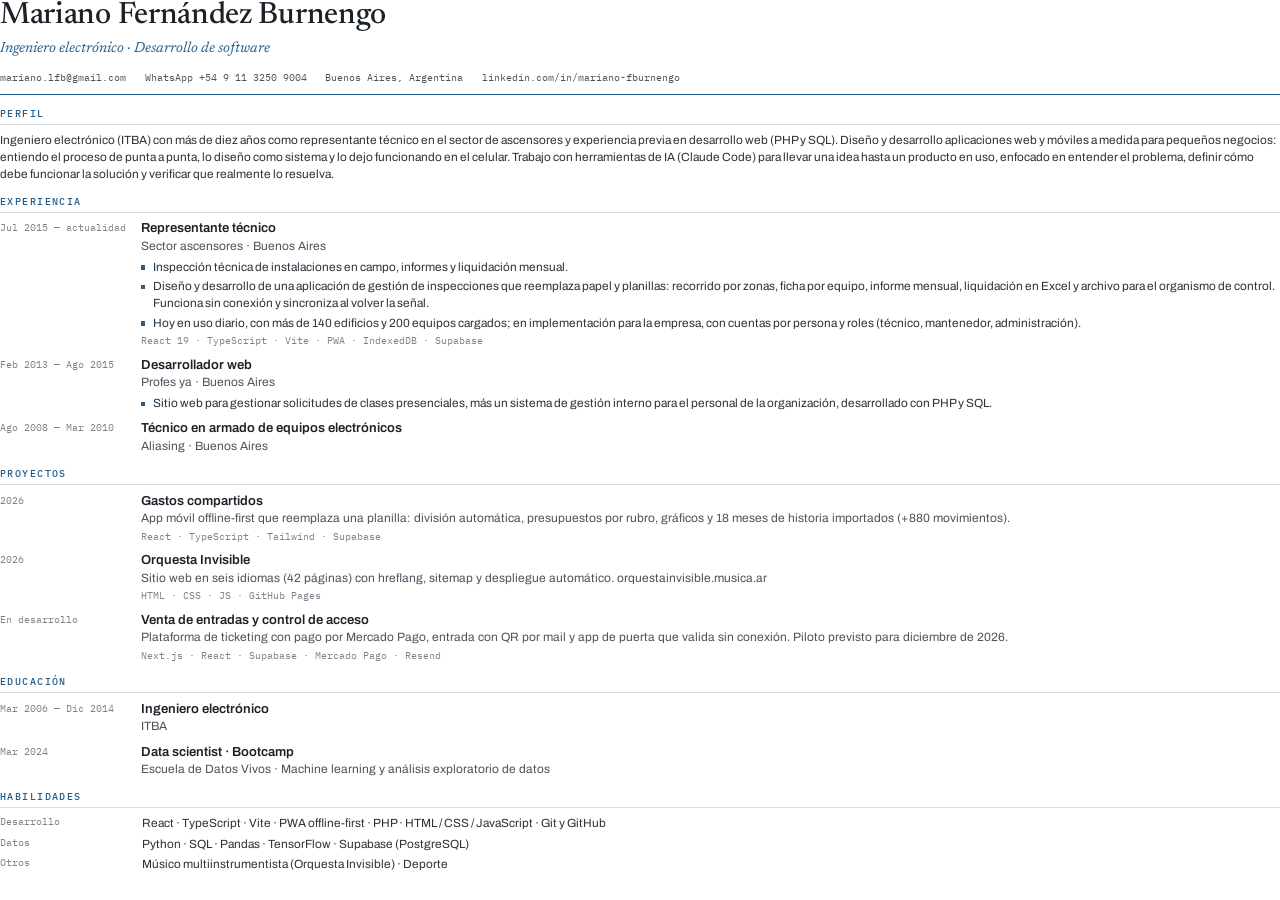
==== cv/cv.html @ 9e86ffaa "Portfolio de Mariano Fernandez Burnengo Co-Authored-By: Claude Sonnet 5.5 <noreply@anthropic.com>" ====
<!doctype html>
<html lang="es">
<head>
<meta charset="utf-8">
<meta name="viewport" content="width=device-width, initial-scale=1">
<title>Mariano Fernández Burnengo — CV</title>
<link rel="stylesheet" href="https://fonts.googleapis.com/css2?family=Archivo:wght@400;500;600;700&family=IBM+Plex+Mono:wght@400;500&family=Newsreader:ital,wght@0,400;0,500;0,600;1,400&display=swap">
<style>
  @page{size:A4;margin:11mm 14mm;}
  *{box-sizing:border-box;}
  html{-webkit-print-color-adjust:exact;print-color-adjust:exact;}
  body{
    margin:0;background:#fff;color:#1c2128;
    font-family:"Archivo",system-ui,"Segoe UI",Arial,sans-serif;
    font-size:8.9pt;line-height:1.42;
  }
  h1,h2,h3,p,ul{margin:0;padding:0;}
  ul{list-style:none;}
  .serif{font-family:"Newsreader",Georgia,"Times New Roman",serif;}
  .mono{font-family:"IBM Plex Mono",ui-monospace,Consolas,monospace;}

  header{padding-bottom:7pt;border-bottom:1.2pt solid #245e8c;}
  h1{font-size:23pt;line-height:1.05;font-weight:500;letter-spacing:-.01em;}
  .role{margin-top:5pt;font-size:11pt;color:#245e8c;font-style:italic;}
  .contact{
    margin-top:8pt;display:flex;flex-wrap:wrap;gap:2pt 14pt;
    font-family:"IBM Plex Mono",ui-monospace,Consolas,monospace;
    font-size:7.8pt;color:#4b535c;
  }

  section{margin-top:9pt;break-inside:auto;}
  h2{
    font-family:"IBM Plex Mono",ui-monospace,Consolas,monospace;
    font-size:7.6pt;letter-spacing:.14em;text-transform:uppercase;
    color:#245e8c;font-weight:500;
    padding-bottom:2pt;border-bottom:.5pt solid #d7dde1;margin-bottom:5pt;
  }
  .lead{color:#2c333b;max-width:none;}

  .item{
    display:grid;grid-template-columns:34mm 1fr;gap:0 9pt;
    margin-top:5.5pt;break-inside:avoid;
  }
  .item:first-of-type{margin-top:0;}
  .when{
    font-family:"IBM Plex Mono",ui-monospace,Consolas,monospace;
    font-size:7.4pt;color:#7c848b;padding-top:1.5pt;white-space:nowrap;
  }
  h3{font-size:9.8pt;font-weight:600;}
  .org{color:#4b535c;font-size:9pt;}
  .item ul{margin-top:3pt;}
  .item li{position:relative;padding-left:9pt;margin-top:2pt;color:#2c333b;}
  .item li::before{content:"";position:absolute;left:0;top:.55em;width:3.4pt;height:3.4pt;background:#245e8c;}
  .stack{margin-top:2pt;font-family:"IBM Plex Mono",ui-monospace,Consolas,monospace;font-size:7.4pt;color:#7c848b;}

  .skills{display:grid;grid-template-columns:34mm 1fr;gap:3pt 10pt;}
  .skills .when{padding-top:0;}
  .skills span:nth-child(even){color:#2c333b;}
</style>
</head>
<body>

<header>
  <h1 class="serif">Mariano Fernández Burnengo</h1>
  <p class="role serif">Ingeniero electrónico · Desarrollo de software</p>
  <div class="contact">
    <span>mariano.lfb@gmail.com</span>
    <span>WhatsApp +54 9 11 3250 9004</span>
    <span>Buenos Aires, Argentina</span>
    <span>linkedin.com/in/mariano-fburnengo</span>
  </div>
</header>

<section>
  <h2>Perfil</h2>
  <p class="lead">Ingeniero electrónico (ITBA) con más de diez años como representante técnico en el sector de ascensores y experiencia previa en desarrollo web (PHP y SQL). Diseño y desarrollo aplicaciones web y móviles a medida para pequeños negocios: entiendo el proceso de punta a punta, lo diseño como sistema y lo dejo funcionando en el celular. Trabajo con herramientas de IA (Claude Code) para llevar una idea hasta un producto en uso, enfocado en entender el problema, definir cómo debe funcionar la solución y verificar que realmente lo resuelva.</p>
</section>

<section>
  <h2>Experiencia</h2>
  <div class="item">
    <div class="when">Jul 2015 — actualidad</div>
    <div>
      <h3>Representante técnico</h3>
      <p class="org">Sector ascensores · Buenos Aires</p>
      <ul>
        <li>Inspección técnica de instalaciones en campo, informes y liquidación mensual.</li>
        <li>Diseño y desarrollo de una aplicación de gestión de inspecciones que reemplaza papel y planillas: recorrido por zonas, ficha por equipo, informe mensual, liquidación en Excel y archivo para el organismo de control. Funciona sin conexión y sincroniza al volver la señal.</li>
        <li>Hoy en uso diario, con más de 140 edificios y 200 equipos cargados; en implementación para la empresa, con cuentas por persona y roles (técnico, mantenedor, administración).</li>
      </ul>
      <p class="stack">React 19 · TypeScript · Vite · PWA · IndexedDB · Supabase</p>
    </div>
  </div>
  <div class="item">
    <div class="when">Feb 2013 — Ago 2015</div>
    <div>
      <h3>Desarrollador web</h3>
      <p class="org">Profes ya · Buenos Aires</p>
      <ul>
        <li>Sitio web para gestionar solicitudes de clases presenciales, más un sistema de gestión interno para el personal de la organización, desarrollado con PHP y SQL.</li>
      </ul>
    </div>
  </div>
  <div class="item">
    <div class="when">Ago 2008 — Mar 2010</div>
    <div>
      <h3>Técnico en armado de equipos electrónicos</h3>
      <p class="org">Aliasing · Buenos Aires</p>
    </div>
  </div>
</section>

<section>
  <h2>Proyectos</h2>
  <div class="item">
    <div class="when">2026</div>
    <div>
      <h3>Gastos compartidos</h3>
      <p class="org">App móvil offline-first que reemplaza una planilla: división automática, presupuestos por rubro, gráficos y 18 meses de historia importados (+880 movimientos).</p>
      <p class="stack">React · TypeScript · Tailwind · Supabase</p>
    </div>
  </div>
  <div class="item">
    <div class="when">2026</div>
    <div>
      <h3>Orquesta Invisible</h3>
      <p class="org">Sitio web en seis idiomas (42 páginas) con hreflang, sitemap y despliegue automático. orquestainvisible.musica.ar</p>
      <p class="stack">HTML · CSS · JS · GitHub Pages</p>
    </div>
  </div>
  <div class="item">
    <div class="when">En desarrollo</div>
    <div>
      <h3>Venta de entradas y control de acceso</h3>
      <p class="org">Plataforma de ticketing con pago por Mercado Pago, entrada con QR por mail y app de puerta que valida sin conexión. Piloto previsto para diciembre de 2026.</p>
      <p class="stack">Next.js · React · Supabase · Mercado Pago · Resend</p>
    </div>
  </div>
</section>

<section>
  <h2>Educación</h2>
  <div class="item">
    <div class="when">Mar 2006 — Dic 2014</div>
    <div>
      <h3>Ingeniero electrónico</h3>
      <p class="org">ITBA</p>
    </div>
  </div>
  <div class="item">
    <div class="when">Mar 2024</div>
    <div>
      <h3>Data scientist · Bootcamp</h3>
      <p class="org">Escuela de Datos Vivos · Machine learning y análisis exploratorio de datos</p>
    </div>
  </div>
</section>

<section>
  <h2>Habilidades</h2>
  <div class="skills">
    <span class="when">Desarrollo</span><span>React · TypeScript · Vite · PWA offline-first · PHP · HTML / CSS / JavaScript · Git y GitHub</span>
    <span class="when">Datos</span><span>Python · SQL · Pandas · TensorFlow · Supabase (PostgreSQL)</span>
    <span class="when">Otros</span><span>Músico multiinstrumentista (Orquesta Invisible) · Deporte</span>
  </div>
</section>

</body>
</html>
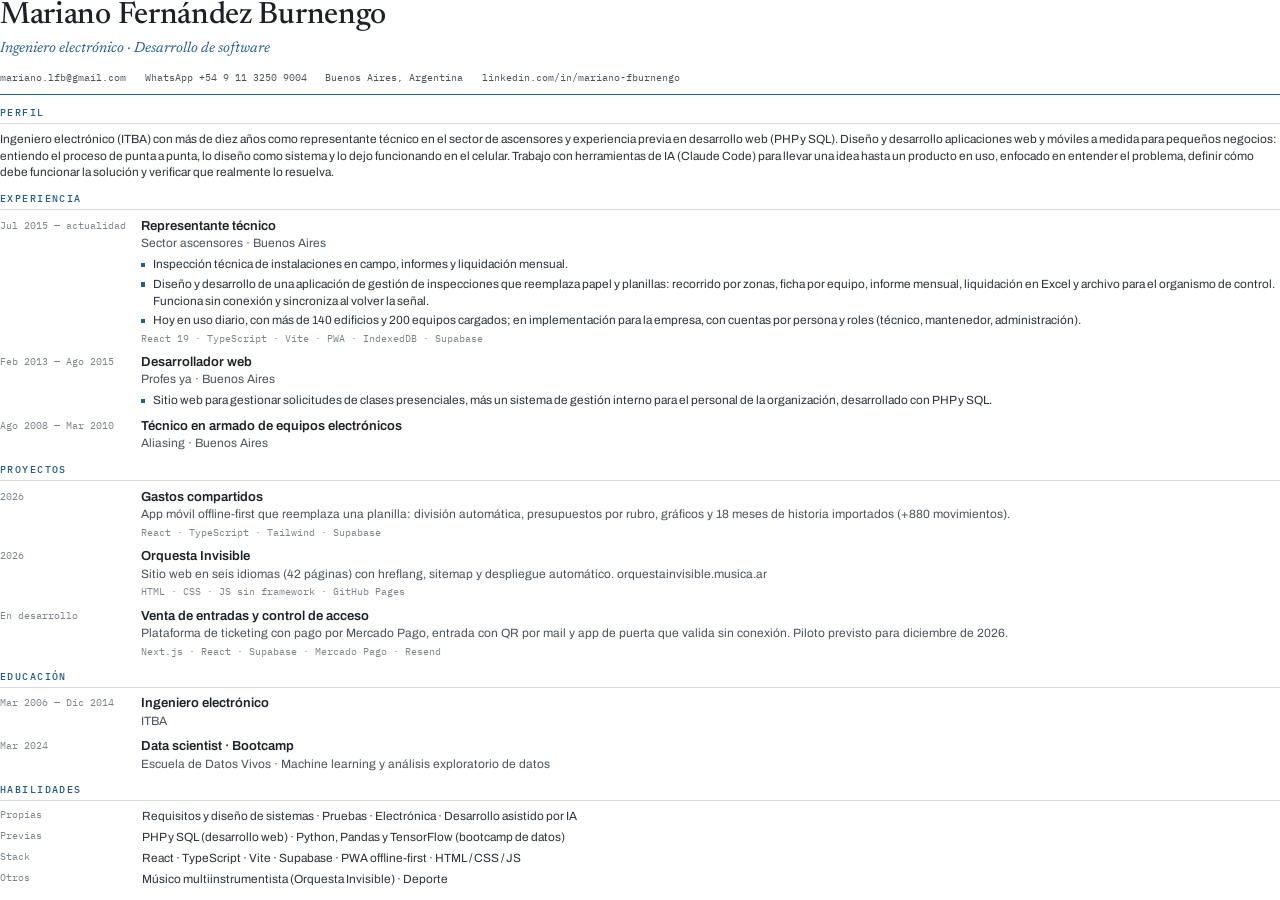
==== commit 21e1d20e: "Texto mas preciso sobre habilidades y uso de IA Co-Authored-By: Claude Sonnet 5.5 <noreply@anthropic" ====
--- a/cv/cv.html
+++ b/cv/cv.html
@@ -6,7 +6,7 @@
 <title>Mariano Fernández Burnengo — CV</title>
 <link rel="stylesheet" href="https://fonts.googleapis.com/css2?family=Archivo:wght@400;500;600;700&family=IBM+Plex+Mono:wght@400;500&family=Newsreader:ital,wght@0,400;0,500;0,600;1,400&display=swap">
 <style>
-  @page{size:A4;margin:11mm 14mm;}
+  @page{size:A4;margin:9mm 14mm;}
   *{box-sizing:border-box;}
   html{-webkit-print-color-adjust:exact;print-color-adjust:exact;}
   body{
@@ -28,7 +28,7 @@
     font-size:7.8pt;color:#4b535c;
   }
 
-  section{margin-top:9pt;break-inside:auto;}
+  section{margin-top:8pt;break-inside:auto;}
   h2{
     font-family:"IBM Plex Mono",ui-monospace,Consolas,monospace;
     font-size:7.6pt;letter-spacing:.14em;text-transform:uppercase;
@@ -125,7 +125,7 @@
     <div>
       <h3>Orquesta Invisible</h3>
       <p class="org">Sitio web en seis idiomas (42 páginas) con hreflang, sitemap y despliegue automático. orquestainvisible.musica.ar</p>
-      <p class="stack">HTML · CSS · JS · GitHub Pages</p>
+      <p class="stack">HTML · CSS · JS sin framework · GitHub Pages</p>
     </div>
   </div>
   <div class="item">
@@ -159,8 +159,9 @@
 <section>
   <h2>Habilidades</h2>
   <div class="skills">
-    <span class="when">Desarrollo</span><span>React · TypeScript · Vite · PWA offline-first · PHP · HTML / CSS / JavaScript · Git y GitHub</span>
-    <span class="when">Datos</span><span>Python · SQL · Pandas · TensorFlow · Supabase (PostgreSQL)</span>
+    <span class="when">Propias</span><span>Requisitos y diseño de sistemas · Pruebas · Electrónica · Desarrollo asistido por IA</span>
+    <span class="when">Previas</span><span>PHP y SQL (desarrollo web) · Python, Pandas y TensorFlow (bootcamp de datos)</span>
+    <span class="when">Stack</span><span>React · TypeScript · Vite · Supabase · PWA offline-first · HTML / CSS / JS</span>
     <span class="when">Otros</span><span>Músico multiinstrumentista (Orquesta Invisible) · Deporte</span>
   </div>
 </section>
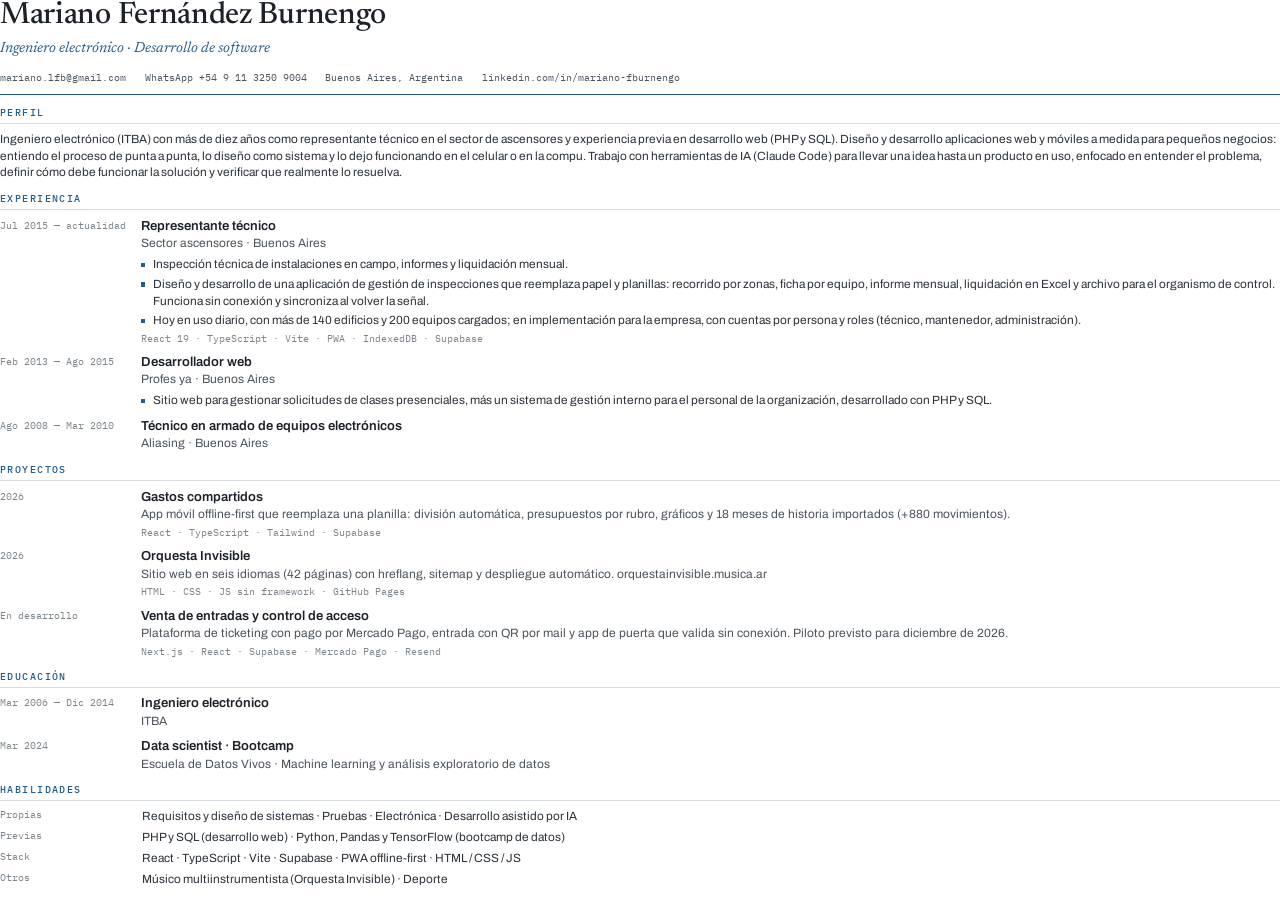
==== commit 96c83231: "Aclara que las soluciones funcionan en celular o en compu Co-Authored-By: Claude Sonnet 5.5 <noreply" ====
--- a/cv/cv.html
+++ b/cv/cv.html
@@ -73,7 +73,7 @@
 
 <section>
   <h2>Perfil</h2>
-  <p class="lead">Ingeniero electrónico (ITBA) con más de diez años como representante técnico en el sector de ascensores y experiencia previa en desarrollo web (PHP y SQL). Diseño y desarrollo aplicaciones web y móviles a medida para pequeños negocios: entiendo el proceso de punta a punta, lo diseño como sistema y lo dejo funcionando en el celular. Trabajo con herramientas de IA (Claude Code) para llevar una idea hasta un producto en uso, enfocado en entender el problema, definir cómo debe funcionar la solución y verificar que realmente lo resuelva.</p>
+  <p class="lead">Ingeniero electrónico (ITBA) con más de diez años como representante técnico en el sector de ascensores y experiencia previa en desarrollo web (PHP y SQL). Diseño y desarrollo aplicaciones web y móviles a medida para pequeños negocios: entiendo el proceso de punta a punta, lo diseño como sistema y lo dejo funcionando en el celular o en la compu. Trabajo con herramientas de IA (Claude Code) para llevar una idea hasta un producto en uso, enfocado en entender el problema, definir cómo debe funcionar la solución y verificar que realmente lo resuelva.</p>
 </section>
 
 <section>
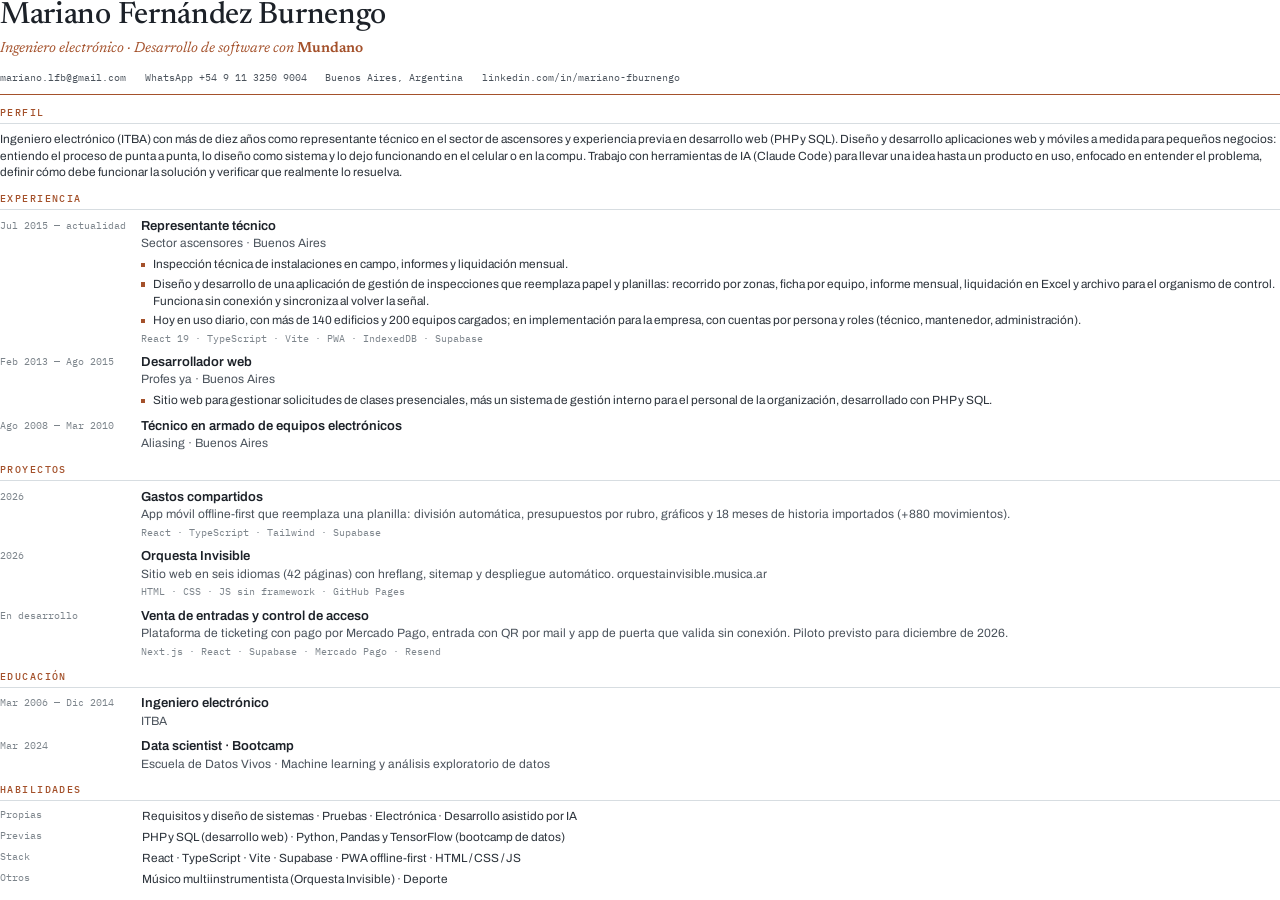
==== commit 56b2175d: "Nueva marca Mundano: rediseño del sitio, CV y muestras Co-Authored-By: Claude Opus 5.5 <noreply@anth" ====
--- a/cv/cv.html
+++ b/cv/cv.html
@@ -19,9 +19,9 @@
   .serif{font-family:"Newsreader",Georgia,"Times New Roman",serif;}
   .mono{font-family:"IBM Plex Mono",ui-monospace,Consolas,monospace;}
 
-  header{padding-bottom:7pt;border-bottom:1.2pt solid #245e8c;}
+  header{padding-bottom:7pt;border-bottom:1.2pt solid #a4512b;}
   h1{font-size:23pt;line-height:1.05;font-weight:500;letter-spacing:-.01em;}
-  .role{margin-top:5pt;font-size:11pt;color:#245e8c;font-style:italic;}
+  .role{margin-top:5pt;font-size:11pt;color:#a4512b;font-style:italic;}
   .contact{
     margin-top:8pt;display:flex;flex-wrap:wrap;gap:2pt 14pt;
     font-family:"IBM Plex Mono",ui-monospace,Consolas,monospace;
@@ -32,7 +32,7 @@
   h2{
     font-family:"IBM Plex Mono",ui-monospace,Consolas,monospace;
     font-size:7.6pt;letter-spacing:.14em;text-transform:uppercase;
-    color:#245e8c;font-weight:500;
+    color:#a4512b;font-weight:500;
     padding-bottom:2pt;border-bottom:.5pt solid #d7dde1;margin-bottom:5pt;
   }
   .lead{color:#2c333b;max-width:none;}
@@ -50,7 +50,7 @@
   .org{color:#4b535c;font-size:9pt;}
   .item ul{margin-top:3pt;}
   .item li{position:relative;padding-left:9pt;margin-top:2pt;color:#2c333b;}
-  .item li::before{content:"";position:absolute;left:0;top:.55em;width:3.4pt;height:3.4pt;background:#245e8c;}
+  .item li::before{content:"";position:absolute;left:0;top:.55em;width:3.4pt;height:3.4pt;background:#a4512b;}
   .stack{margin-top:2pt;font-family:"IBM Plex Mono",ui-monospace,Consolas,monospace;font-size:7.4pt;color:#7c848b;}
 
   .skills{display:grid;grid-template-columns:34mm 1fr;gap:3pt 10pt;}
@@ -62,7 +62,7 @@
 
 <header>
   <h1 class="serif">Mariano Fernández Burnengo</h1>
-  <p class="role serif">Ingeniero electrónico · Desarrollo de software</p>
+  <p class="role serif">Ingeniero electrónico · Desarrollo de software con <span style="font-style:normal;font-weight:600">Mundano</span></p>
   <div class="contact">
     <span>mariano.lfb@gmail.com</span>
     <span>WhatsApp +54 9 11 3250 9004</span>
